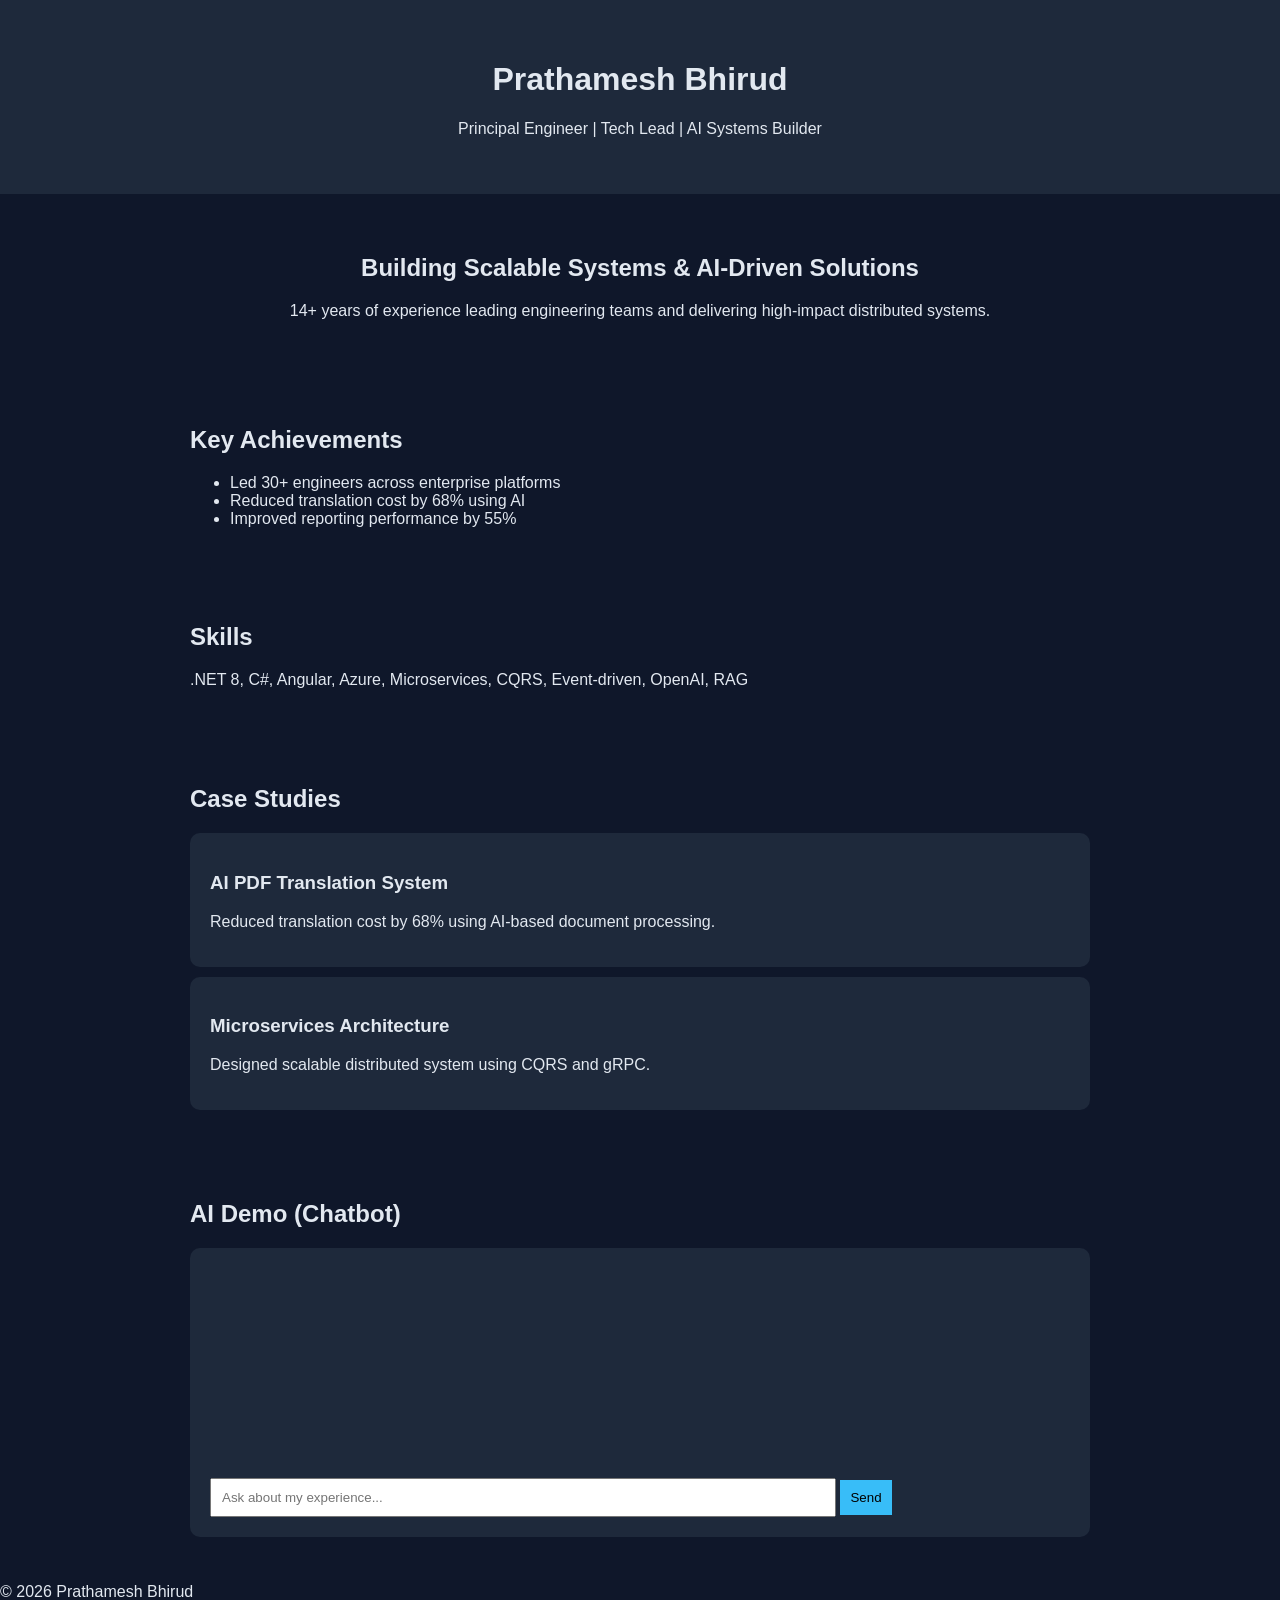
==== index.html @ c07994df "portfolio website" ====
<!DOCTYPE html>
<html lang="en">
<head>
  <meta charset="UTF-8" />
  <title>Prathamesh Bhirud | Principal Engineer</title>
  <link rel="stylesheet" href="style.css" />
</head>
<body>

<header>
  <h1>Prathamesh Bhirud</h1>
  <p>Principal Engineer | Tech Lead | AI Systems Builder</p>
</header>

<section class="hero">
  <h2>Building Scalable Systems & AI-Driven Solutions</h2>
  <p>14+ years of experience leading engineering teams and delivering high-impact distributed systems.</p>
</section>

<section>
  <h2>Key Achievements</h2>
  <ul>
    <li>Led 30+ engineers across enterprise platforms</li>
    <li>Reduced translation cost by 68% using AI</li>
    <li>Improved reporting performance by 55%</li>
  </ul>
</section>

<section>
  <h2>Skills</h2>
  <p>.NET 8, C#, Angular, Azure, Microservices, CQRS, Event-driven, OpenAI, RAG</p>
</section>

<section>
  <h2>Case Studies</h2>

  <div class="card">
    <h3>AI PDF Translation System</h3>
    <p>Reduced translation cost by 68% using AI-based document processing.</p>
  </div>

  <div class="card">
    <h3>Microservices Architecture</h3>
    <p>Designed scalable distributed system using CQRS and gRPC.</p>
  </div>

</section>

<section>
  <h2>AI Demo (Chatbot)</h2>
  <div class="chatbox">
    <div id="chat"></div>
    <input type="text" id="input" placeholder="Ask about my experience..." />
    <button onclick="sendMessage()">Send</button>
  </div>
</section>

<footer>
  <p>© 2026 Prathamesh Bhirud</p>
</footer>

<script src="script.js"></script>
</body>
</html>
---- style.css ----
body {
  font-family: Arial, sans-serif;
  margin: 0;
  background: #0f172a;
  color: #e2e8f0;
}

header {
  text-align: center;
  padding: 40px;
  background: #1e293b;
}

.hero {
  padding: 40px;
  text-align: center;
}

section {
  padding: 30px;
  max-width: 900px;
  margin: auto;
}

.card {
  background: #1e293b;
  padding: 20px;
  margin: 10px 0;
  border-radius: 10px;
}

.chatbox {
  background: #1e293b;
  padding: 20px;
  border-radius: 10px;
}

#chat {
  height: 200px;
  overflow-y: auto;
  margin-bottom: 10px;
}

input {
  width: 70%;
  padding: 10px;
}

button {
  padding: 10px;
  background: #38bdf8;
  border: none;
  cursor: pointer;
}
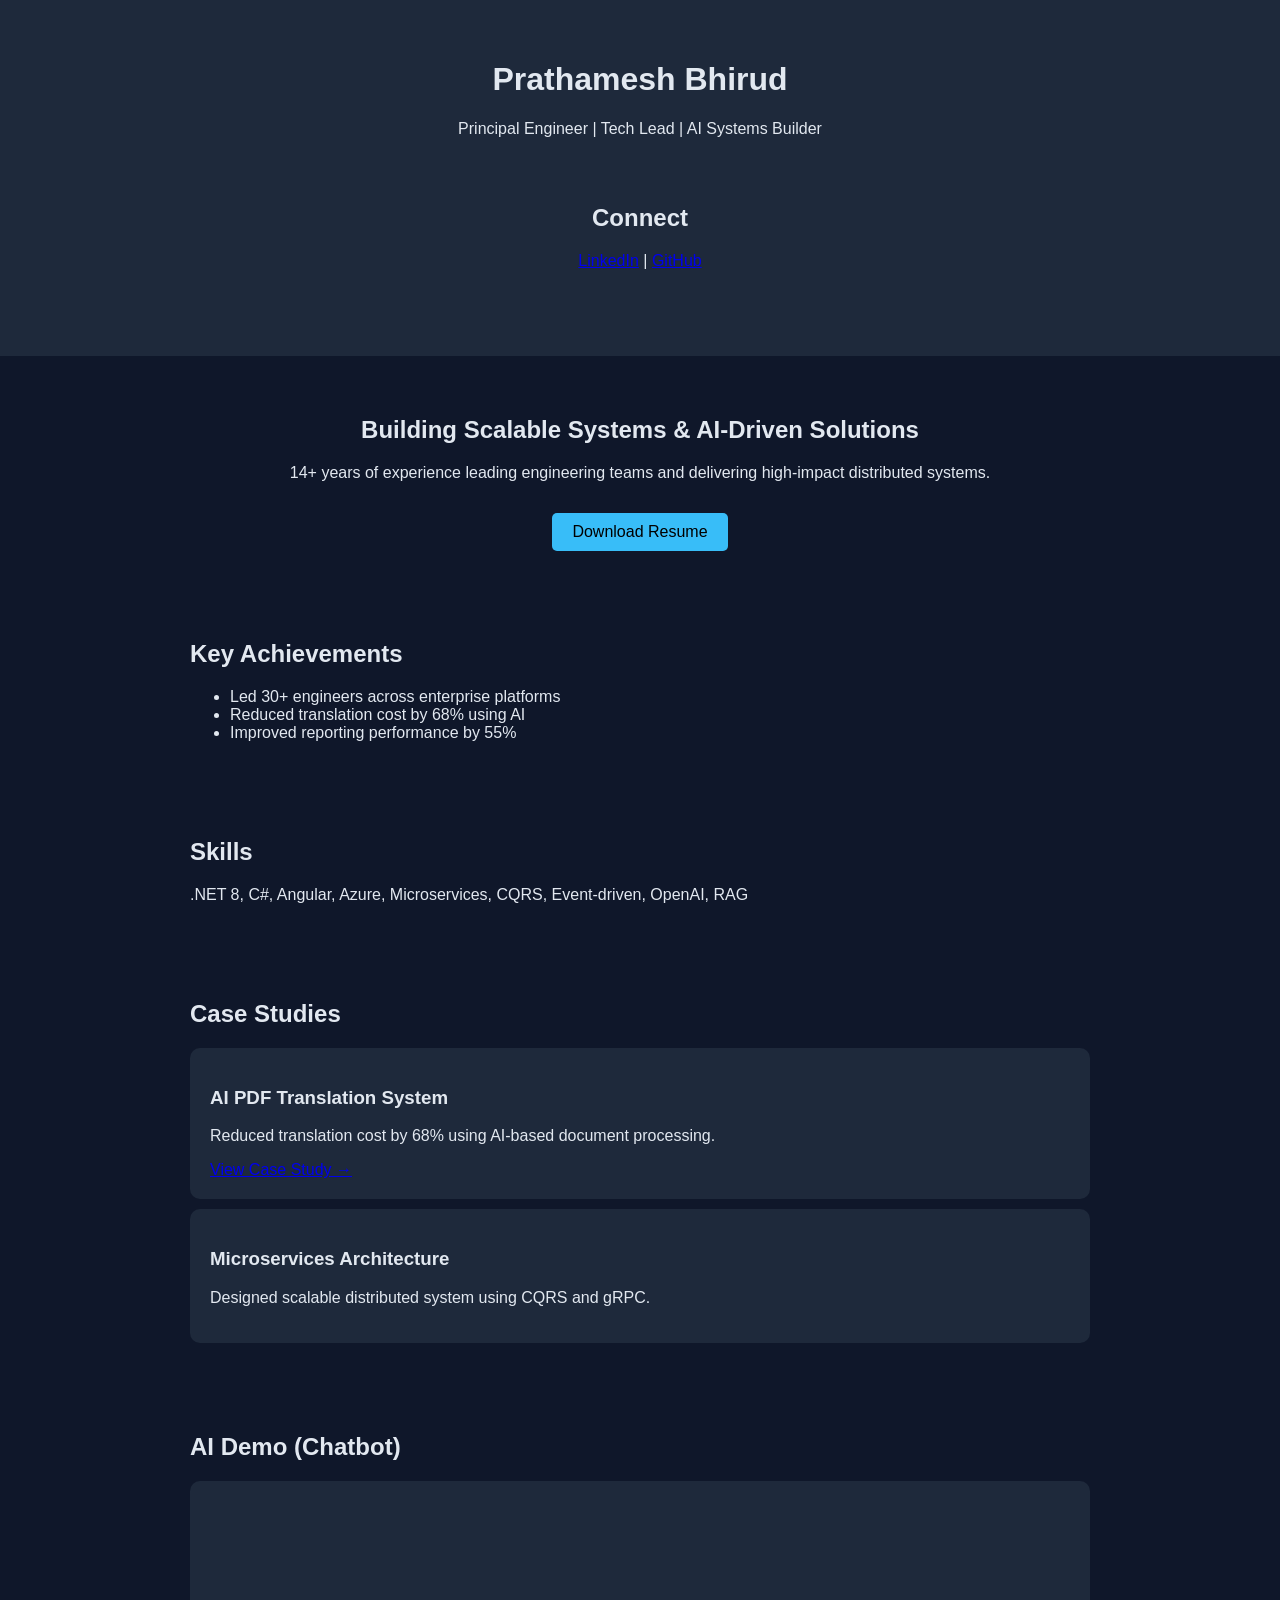
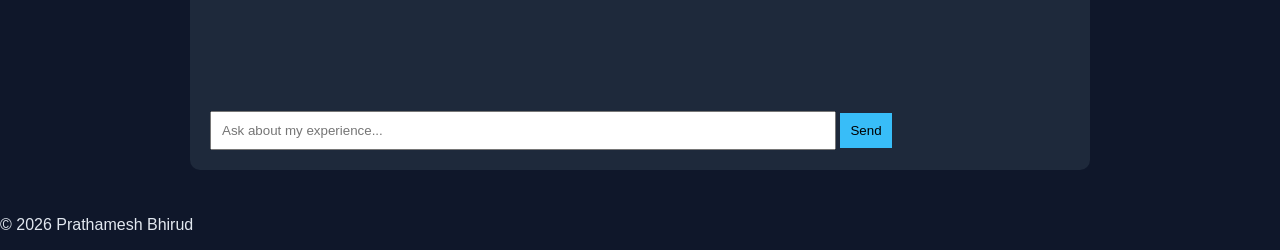
==== commit 304b4048: "added case study section, github and resume" ====
--- a/index.html
+++ b/index.html
@@ -10,11 +10,19 @@
 <header>
   <h1>Prathamesh Bhirud</h1>
   <p>Principal Engineer | Tech Lead | AI Systems Builder</p>
+  <section>
+  <h2>Connect</h2>
+  <p>
+    <a href="https://www.linkedin.com/in/prathameshbhirud/" target="_blank">LinkedIn</a> |
+    <a href="https://github.com/prathameshbhirud" target="_blank">GitHub</a>
+  </p>
+</section>
 </header>
 
 <section class="hero">
   <h2>Building Scalable Systems & AI-Driven Solutions</h2>
   <p>14+ years of experience leading engineering teams and delivering high-impact distributed systems.</p>
+  <a href="resume.pdf" download class="btn">Download Resume</a>
 </section>
 
 <section>
@@ -37,6 +45,7 @@
   <div class="card">
     <h3>AI PDF Translation System</h3>
     <p>Reduced translation cost by 68% using AI-based document processing.</p>
+    <a href="ai-translation.html">View Case Study →</a>
   </div>
 
   <div class="card">
--- a/style.css
+++ b/style.css
@@ -51,4 +51,14 @@
   background: #38bdf8;
   border: none;
   cursor: pointer;
+}
+
+.btn {
+  display: inline-block;
+  margin-top: 15px;
+  padding: 10px 20px;
+  background: #38bdf8;
+  color: black;
+  text-decoration: none;
+  border-radius: 5px;
 }
